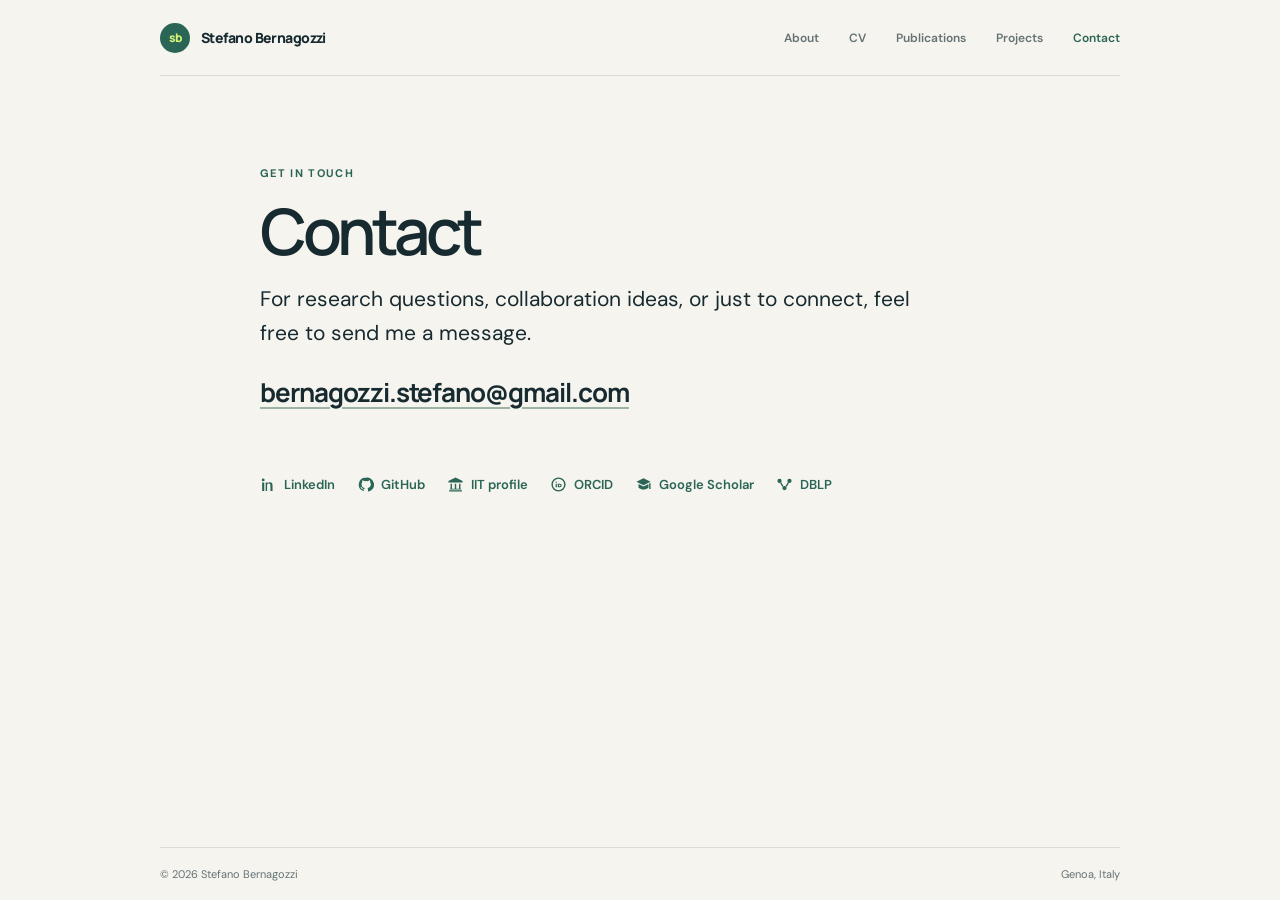
==== contact.html @ 2f91b8fa "Build personal robotics portfolio site Co-authored-by: Copilot <223556219+Copilot@users.noreply.gith" ====
<!doctype html>
<html lang="en">
  <head>
    <meta charset="utf-8">
    <meta name="viewport" content="width=device-width, initial-scale=1">
    <meta name="theme-color" content="#f5f4ef">
    <meta name="description" content="Contact Stefano Bernagozzi about robotics research and collaborations.">
    <title>Contact — Stefano Bernagozzi</title>
    <link rel="preconnect" href="https://fonts.googleapis.com">
    <link rel="preconnect" href="https://fonts.gstatic.com" crossorigin>
    <link href="https://fonts.googleapis.com/css2?family=DM+Sans:wght@400;500;600;700&family=Manrope:wght@400;500;600;700;800&display=swap" rel="stylesheet">
    <link rel="stylesheet" href="style.css">
  </head>
  <body>
    <header class="site-header">
      <a class="wordmark" href="index.html"><span class="mark" aria-hidden="true">sb</span>Stefano Bernagozzi</a>
      <nav class="site-nav" aria-label="Main navigation">
        <a href="index.html">About</a>
        <a href="cv.html">CV</a>
        <a href="publications.html">Publications</a>
        <a href="projects.html">Projects</a>
        <a href="contact.html" aria-current="page">Contact</a>
      </nav>
    </header>
    <main class="page">
      <p class="eyebrow">Get in touch</p>
      <h1>Contact</h1>
      <p class="lead">For research questions, collaboration ideas, or just to connect, feel free to send me a message.</p>
      <a class="contact-email" href="mailto:bernagozzi.stefano@gmail.com">bernagozzi.stefano@gmail.com</a>
      <div class="profile-links" aria-label="More ways to connect">
        <a href="https://www.linkedin.com/in/stefano-bernagozzi-224735a0/" target="_blank" rel="noopener noreferrer"><svg class="profile-icon" aria-hidden="true"><use href="profile-icons.svg#linkedin"></use></svg>LinkedIn</a>
        <a href="https://github.com/ste93" target="_blank" rel="noopener noreferrer"><svg class="profile-icon" aria-hidden="true"><use href="profile-icons.svg#github"></use></svg>GitHub</a>
        <a href="https://www.iit.it/people/stefano-bernagozzi" target="_blank" rel="noopener noreferrer"><svg class="profile-icon" aria-hidden="true"><use href="profile-icons.svg#institution"></use></svg>IIT profile</a>
        <a href="https://orcid.org/0000-0003-1360-7373" target="_blank" rel="noopener noreferrer"><svg class="profile-icon" aria-hidden="true"><use href="profile-icons.svg#orcid"></use></svg>ORCID</a>
        <a href="https://scholar.google.com/citations?user=8v1csBAAAAAJ&amp;hl=it" target="_blank" rel="noopener noreferrer"><svg class="profile-icon" aria-hidden="true"><use href="profile-icons.svg#scholar"></use></svg>Google Scholar</a>
        <a href="https://dblp.org/pid/285/0766.html" target="_blank" rel="noopener noreferrer"><svg class="profile-icon" aria-hidden="true"><use href="profile-icons.svg#dblp"></use></svg>DBLP</a>
      </div>
    </main>
    <footer class="site-footer"><span>© 2026 Stefano Bernagozzi</span><span>Genoa, Italy</span></footer>
  </body>
</html>
---- style.css ----
:root {
  color-scheme: light;
  --paper: #f5f4ef;
  --ink: #172a30;
  --muted: #647274;
  --line: #d8ddd6;
  --green: #2b6555;
  --lime: #d6f276;
  --sans: "DM Sans", sans-serif;
  --display: "Manrope", sans-serif;
}

* { box-sizing: border-box; }
body {
  min-height: 100vh;
  margin: 0;
  display: flex;
  flex-direction: column;
  background: var(--paper);
  color: var(--ink);
  font-family: var(--sans);
  -webkit-font-smoothing: antialiased;
}
a { color: inherit; }
a:focus-visible { outline: 3px solid #78a76c; outline-offset: 4px; }
.site-header, .site-footer {
  width: min(100% - 48px, 960px);
  margin-inline: auto;
}
.site-header {
  min-height: 76px;
  display: flex;
  align-items: center;
  justify-content: space-between;
  gap: 25px;
  border-bottom: 1px solid var(--line);
}
.wordmark {
  display: inline-flex;
  align-items: center;
  gap: 11px;
  flex: 0 0 auto;
  font-family: var(--display);
  font-size: 14px;
  font-weight: 800;
  letter-spacing: -.04em;
  text-decoration: none;
}
.mark {
  width: 30px;
  height: 30px;
  display: grid;
  place-items: center;
  border-radius: 50%;
  background: var(--green);
  color: var(--lime);
  font-size: 12px;
}
.site-nav { display: flex; gap: clamp(14px, 3vw, 30px); }
.site-nav a {
  padding-block: 8px;
  color: var(--muted);
  font-size: 12px;
  font-weight: 600;
  text-decoration: none;
}
.site-nav a:hover, .site-nav a[aria-current="page"] { color: var(--green); }
.page {
  width: min(100% - 48px, 760px);
  flex: 1;
  margin: 0 auto;
  padding-block: clamp(60px, 10vh, 105px) 85px;
}
.eyebrow {
  margin: 0 0 17px;
  color: var(--green);
  font-size: 11px;
  font-weight: 700;
  letter-spacing: .12em;
  text-transform: uppercase;
}
h1, h2, h3, p { margin-top: 0; }
h1 {
  margin-bottom: 19px;
  font-family: var(--display);
  font-size: clamp(42px, 8vw, 64px);
  font-weight: 600;
  letter-spacing: -.07em;
  line-height: 1.05;
}
h2 {
  margin-bottom: 14px;
  font-family: var(--display);
  font-size: 23px;
  font-weight: 700;
  letter-spacing: -.04em;
}
.lead {
  max-width: 660px;
  margin-bottom: 20px;
  color: var(--ink);
  font-size: clamp(18px, 2.5vw, 21px);
  line-height: 1.6;
}
.body-copy {
  max-width: 650px;
  margin-bottom: 15px;
  color: var(--muted);
  font-size: 15px;
  line-height: 1.8;
}
.page-actions { display: flex; align-items: center; flex-wrap: wrap; gap: 20px; margin-top: 28px; }
.button {
  min-height: 43px;
  display: inline-flex;
  align-items: center;
  gap: 9px;
  padding: 0 16px;
  border: 1px solid var(--green);
  border-radius: 999px;
  background: var(--green);
  color: #fff;
  font-size: 12px;
  font-weight: 700;
  text-decoration: none;
}
.button:hover { background: #204e41; }
.text-link, .profile-links a, .contact-link {
  color: var(--green);
  font-size: 13px;
  font-weight: 600;
  text-decoration: none;
}
.text-link:hover, .profile-links a:hover, .contact-link:hover { text-decoration: underline; text-underline-offset: 4px; }
.profile-links { display: flex; flex-wrap: wrap; gap: 10px 22px; margin-top: 36px; }
.profile-links a { display: inline-flex; align-items: center; gap: 7px; }
.profile-icon { width: 17px; height: 17px; flex: 0 0 17px; fill: currentColor; }
.list-intro { margin-bottom: 28px; color: var(--muted); font-size: 15px; line-height: 1.75; }
.item-list { border-top: 1px solid var(--line); }
.list-item {
  display: grid;
  grid-template-columns: 58px minmax(0, 1fr);
  gap: 18px;
  padding: 20px 0;
  border-bottom: 1px solid var(--line);
}
.item-year { padding-top: 3px; color: var(--green); font-size: 12px; font-weight: 700; }
.item-title { margin-bottom: 5px; font-family: var(--display); font-size: 15px; font-weight: 700; letter-spacing: -.02em; line-height: 1.5; }
.item-detail { margin: 0; color: var(--muted); font-size: 13px; line-height: 1.65; }
.project-list .list-item { grid-template-columns: minmax(0, 1fr); gap: 4px; }
.project-list .item-title { font-size: 17px; }
.cv-section { margin-top: 42px; }
.cv-publication-links { margin-top: 20px; }
.contact-email {
  display: inline-block;
  margin: 4px 0 30px;
  font-family: var(--display);
  font-size: clamp(19px, 4vw, 26px);
  font-weight: 700;
  letter-spacing: -.04em;
  text-decoration-color: #9eb4a3;
  text-underline-offset: 5px;
}
.site-footer {
  display: flex;
  justify-content: space-between;
  gap: 20px;
  padding-block: 19px;
  border-top: 1px solid var(--line);
  color: var(--muted);
  font-size: 11px;
}

@media (max-width: 600px) {
  .site-header, .site-footer { width: min(100% - 36px, 760px); }
  .site-header { min-height: 70px; flex-wrap: wrap; gap: 0 15px; padding-block: 12px; }
  .wordmark { font-size: 13px; }
  .site-nav { width: 100%; justify-content: space-between; gap: 8px; }
  .site-nav a { padding-block: 8px 2px; font-size: 11px; }
  .page { width: min(100% - 36px, 760px); padding-block: 55px 65px; }
  .list-item { grid-template-columns: 43px minmax(0, 1fr); gap: 12px; }
}
@media (max-width: 390px) {
  .site-footer { flex-direction: column; gap: 7px; }
  .profile-links { gap: 12px 17px; }
}
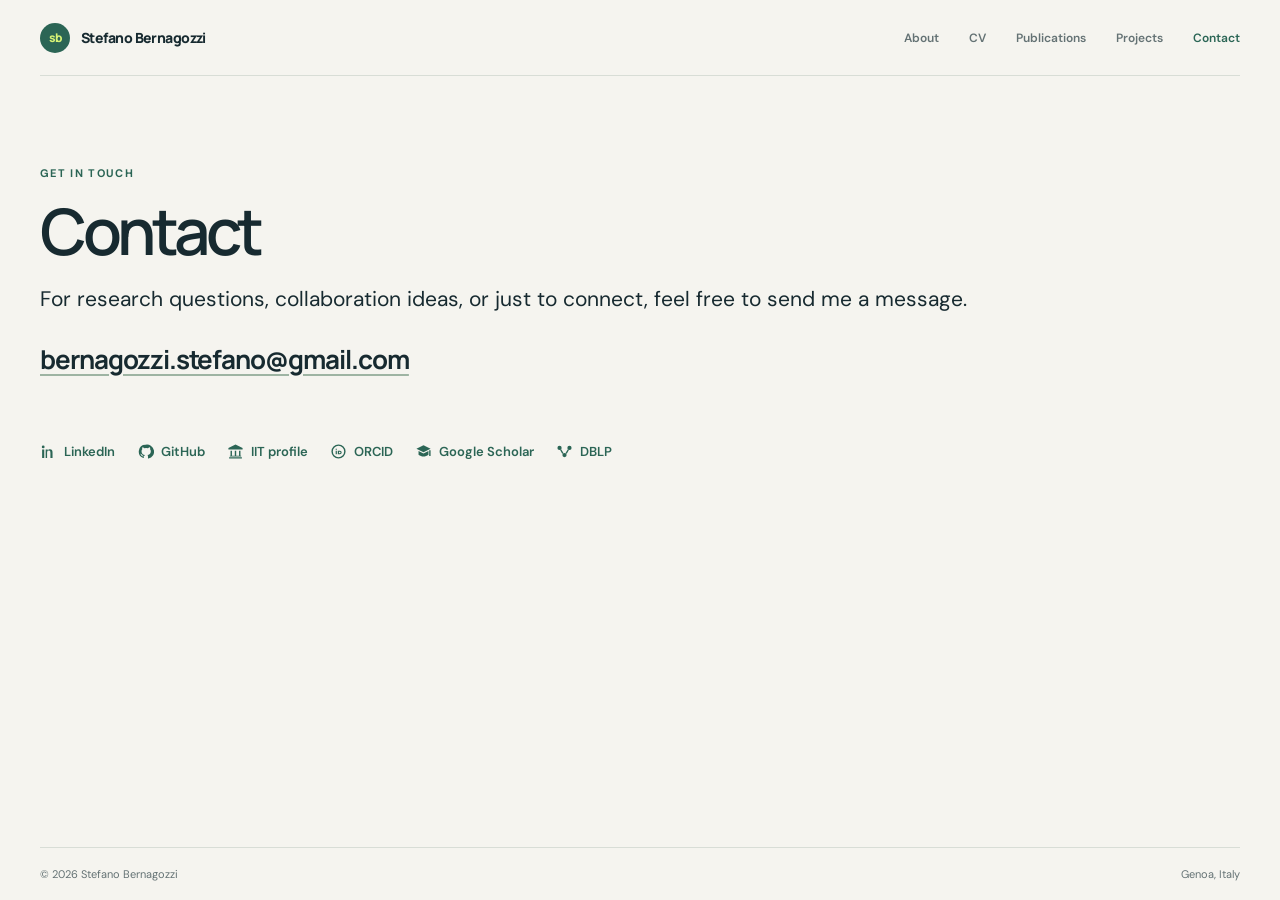
==== commit 6c32f8e2: "Refresh cached site styles Co-authored-by: Copilot <223556219+Copilot@users.noreply.github.com>" ====
--- a/contact.html
+++ b/contact.html
@@ -9,7 +9,7 @@
     <link rel="preconnect" href="https://fonts.googleapis.com">
     <link rel="preconnect" href="https://fonts.gstatic.com" crossorigin>
     <link href="https://fonts.googleapis.com/css2?family=DM+Sans:wght@400;500;600;700&family=Manrope:wght@400;500;600;700;800&display=swap" rel="stylesheet">
-    <link rel="stylesheet" href="style.css">
+    <link rel="stylesheet" href="style.css?v=3bfe935">
   </head>
   <body>
     <header class="site-header">
--- a/style.css
+++ b/style.css
@@ -24,7 +24,7 @@
 a { color: inherit; }
 a:focus-visible { outline: 3px solid #78a76c; outline-offset: 4px; }
 .site-header, .site-footer {
-  width: min(100% - 48px, 960px);
+  width: min(100% - 80px, 1440px);
   margin-inline: auto;
 }
 .site-header {
@@ -66,7 +66,7 @@
 }
 .site-nav a:hover, .site-nav a[aria-current="page"] { color: var(--green); }
 .page {
-  width: min(100% - 48px, 760px);
+  width: min(100% - 80px, 1360px);
   flex: 1;
   margin: 0 auto;
   padding-block: clamp(60px, 10vh, 105px) 85px;
@@ -96,14 +96,14 @@
   letter-spacing: -.04em;
 }
 .lead {
-  max-width: 660px;
+  max-width: 1000px;
   margin-bottom: 20px;
   color: var(--ink);
   font-size: clamp(18px, 2.5vw, 21px);
   line-height: 1.6;
 }
 .body-copy {
-  max-width: 650px;
+  max-width: 900px;
   margin-bottom: 15px;
   color: var(--muted);
   font-size: 15px;
@@ -135,7 +135,7 @@
 .profile-links { display: flex; flex-wrap: wrap; gap: 10px 22px; margin-top: 36px; }
 .profile-links a { display: inline-flex; align-items: center; gap: 7px; }
 .profile-icon { width: 17px; height: 17px; flex: 0 0 17px; fill: currentColor; }
-.list-intro { margin-bottom: 28px; color: var(--muted); font-size: 15px; line-height: 1.75; }
+.list-intro { max-width: 1000px; margin-bottom: 28px; color: var(--muted); font-size: 15px; line-height: 1.75; }
 .item-list { border-top: 1px solid var(--line); }
 .list-item {
   display: grid;
@@ -172,12 +172,12 @@
 }
 
 @media (max-width: 600px) {
-  .site-header, .site-footer { width: min(100% - 36px, 760px); }
+  .site-header, .site-footer { width: min(100% - 36px, 1440px); }
   .site-header { min-height: 70px; flex-wrap: wrap; gap: 0 15px; padding-block: 12px; }
   .wordmark { font-size: 13px; }
   .site-nav { width: 100%; justify-content: space-between; gap: 8px; }
   .site-nav a { padding-block: 8px 2px; font-size: 11px; }
-  .page { width: min(100% - 36px, 760px); padding-block: 55px 65px; }
+  .page { width: min(100% - 36px, 1360px); padding-block: 55px 65px; }
   .list-item { grid-template-columns: 43px minmax(0, 1fr); gap: 12px; }
 }
 @media (max-width: 390px) {
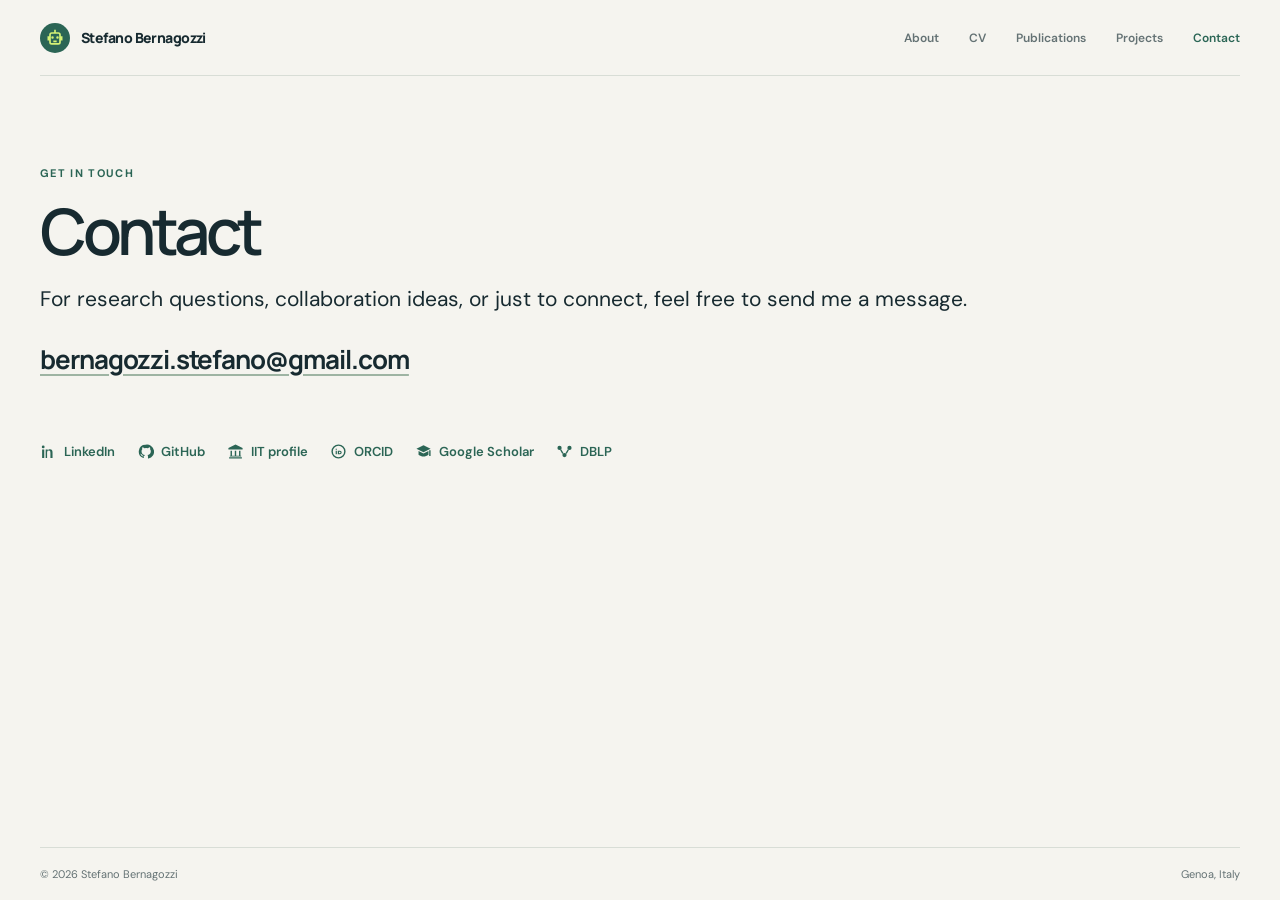
==== commit 75e15cf3: "Use robot icon in site header Co-authored-by: Copilot <223556219+Copilot@users.noreply.github.com>" ====
--- a/contact.html
+++ b/contact.html
@@ -9,11 +9,11 @@
     <link rel="preconnect" href="https://fonts.googleapis.com">
     <link rel="preconnect" href="https://fonts.gstatic.com" crossorigin>
     <link href="https://fonts.googleapis.com/css2?family=DM+Sans:wght@400;500;600;700&family=Manrope:wght@400;500;600;700;800&display=swap" rel="stylesheet">
-    <link rel="stylesheet" href="style.css?v=3bfe935">
+    <link rel="stylesheet" href="style.css?v=photo-20261028">
   </head>
   <body>
     <header class="site-header">
-      <a class="wordmark" href="index.html"><span class="mark" aria-hidden="true">sb</span>Stefano Bernagozzi</a>
+      <a class="wordmark" href="index.html" aria-label="Stefano Bernagozzi, home"><span class="mark" aria-hidden="true"><svg><use href="profile-icons.svg#robot"></use></svg></span>Stefano Bernagozzi</a>
       <nav class="site-nav" aria-label="Main navigation">
         <a href="index.html">About</a>
         <a href="cv.html">CV</a>
--- a/style.css
+++ b/style.css
@@ -56,6 +56,7 @@
   color: var(--lime);
   font-size: 12px;
 }
+.mark svg { width: 20px; height: 20px; fill: currentColor; }
 .site-nav { display: flex; gap: clamp(14px, 3vw, 30px); }
 .site-nav a {
   padding-block: 8px;
@@ -71,6 +72,16 @@
   margin: 0 auto;
   padding-block: clamp(60px, 10vh, 105px) 85px;
 }
+.about-layout {
+  display: grid;
+  grid-template-columns: minmax(0, 1fr) minmax(250px, 360px);
+  align-items: center;
+  gap: clamp(40px, 8vw, 110px);
+}
+.about-copy { max-width: 900px; }
+.portrait { width: 100%; max-width: 360px; justify-self: end; margin: 0; }
+.portrait img { display: block; width: 100%; height: auto; aspect-ratio: 3 / 4; object-fit: cover; }
+.portrait figcaption { margin-top: 9px; color: var(--muted); font-size: 11px; }
 .eyebrow {
   margin: 0 0 17px;
   color: var(--green);
@@ -178,6 +189,8 @@
   .site-nav { width: 100%; justify-content: space-between; gap: 8px; }
   .site-nav a { padding-block: 8px 2px; font-size: 11px; }
   .page { width: min(100% - 36px, 1360px); padding-block: 55px 65px; }
+  .about-layout { grid-template-columns: 1fr; gap: 34px; }
+  .portrait { width: min(100%, 340px); justify-self: start; }
   .list-item { grid-template-columns: 43px minmax(0, 1fr); gap: 12px; }
 }
 @media (max-width: 390px) {
